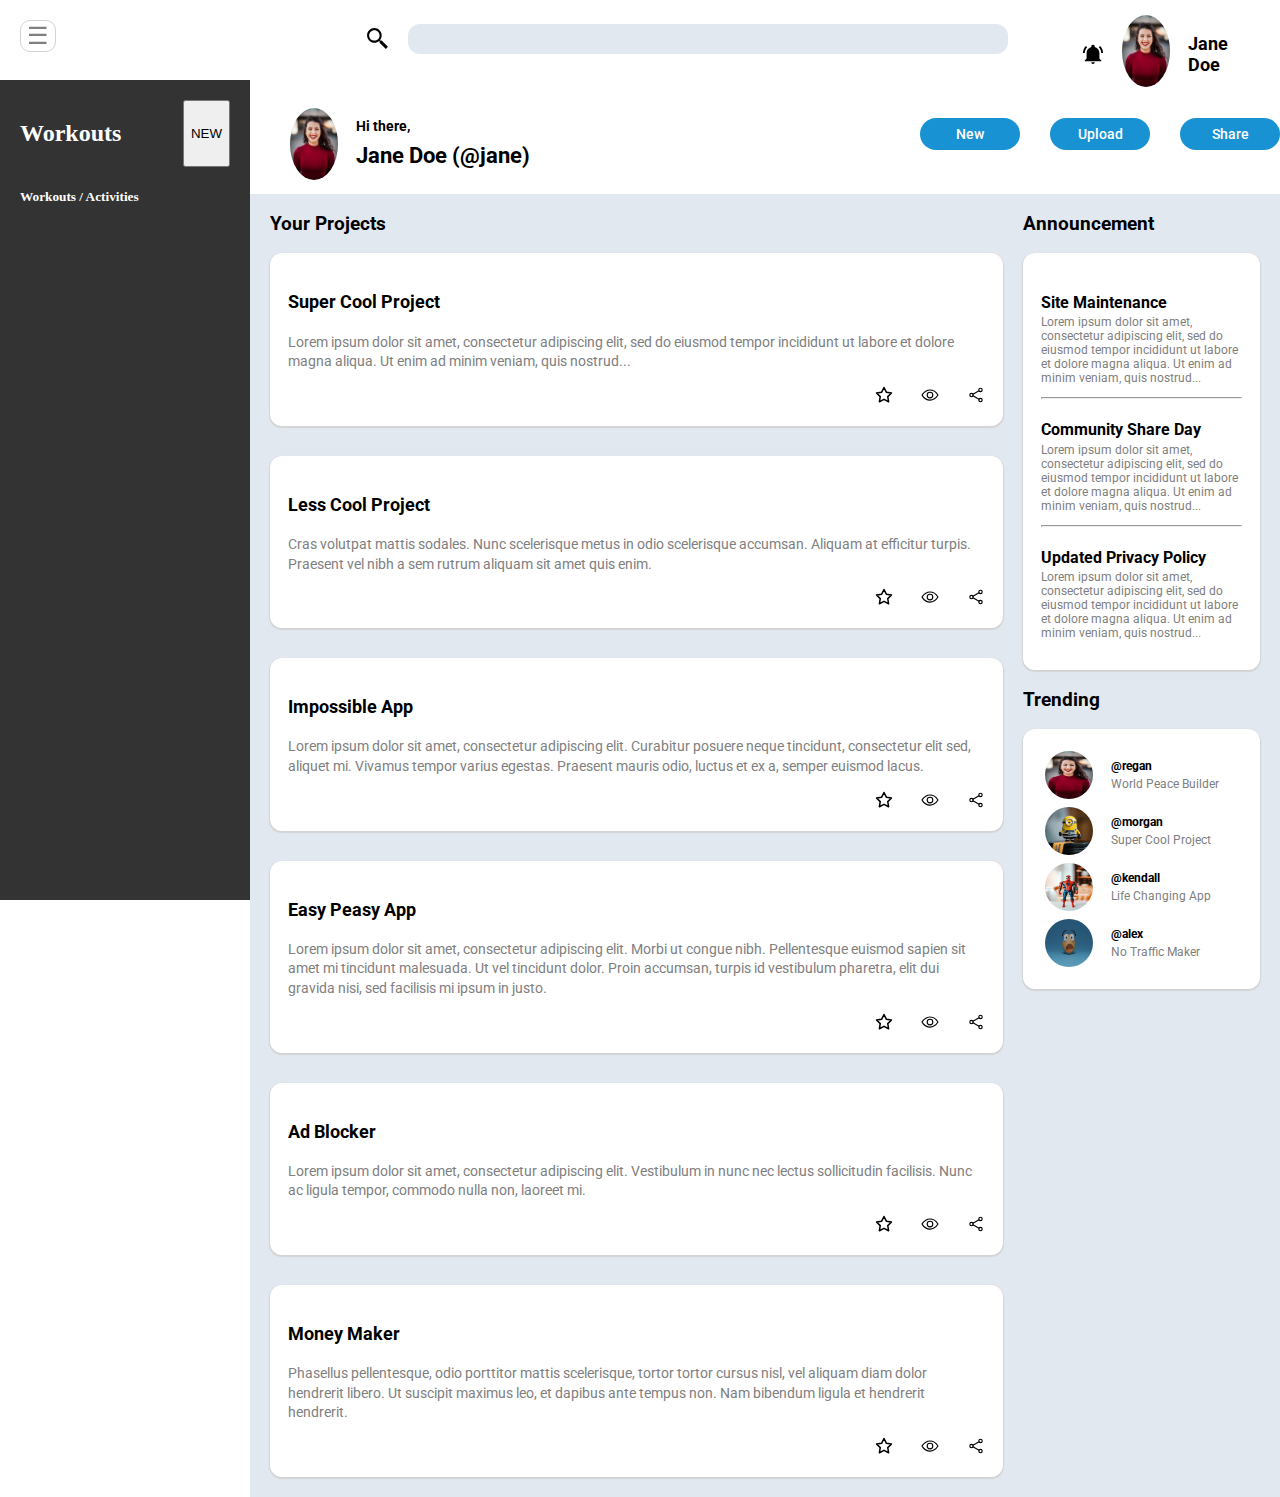
==== index.html @ 78978da0 "make framework for leftbar" ====
<!DOCTYPE html>
<html lang="en">
<head>
    <meta charset="UTF-8">
    <meta http-equiv="X-UA-Compatible" content="IE=edge">
    <meta name="viewport" content="width=device-width, initial-scale=1.0">
    <title>Admin Dashboard</title>
    <link rel="stylesheet" href="styles.css">
</head>

<body>
    <div class="container">
        <!-- Hamburger button -->
        <button class="hamburger" id="hamburgerButton">☰</button>

        <div class="leftbar">
            <div class="first-header">
                <h2> Workouts </h2>
                <button> NEW </button>
            </div>
            <div class="workouts-list">
                <h5>Workouts / Activities </h5>
            </div>
        </div>

        <div class="sidebar" id="sidebar">
            <button class="close" id="closeButton">✖</button>
            <div class="dashboard">
                <img src="images/dashboardlogo.svg" alt="" style="width: 48px">
                <div class="dashboard-separate">
                    <p>Dashboard</p>
                </div>
            </div>

            <div class="feature-one">
                <ul class="feature-one-gap">
                    <div class="feature-one-logo">
                        <img src="images/homelogo.svg" alt="" style="width: 20px">
                        <div class="feature-one-separate">
                            <li>Home</li>
                        </div>
                    </div>

                    <div class="feature-one-logo">
                        <img src="images/profilelogo.svg" alt="" style="width: 20px">
                        <div class="feature-one-separate">
                            <li>Profile</li>
                        </div>
                    </div>

                    <div class="feature-one-logo">
                        <img src="images/messagelogo.svg" alt="" style="width: 20px">
                        <div class="feature-one-separate">
                            <li>Messages</li>
                        </div>
                    </div>

                    <div class="feature-one-logo">
                        <img src="images/historylogo.svg" alt="" style="width: 20px">
                        <div class="feature-one-separate">
                            <li>History</li>
                        </div>
                    </div>

                    <div class="feature-one-logo">
                        <img src="images/tasklogo.svg" alt="" style="width: 20px">
                        <div class="feature-one-separate">
                            <li>Task</li>
                        </div>
                    </div>

                    <div class="feature-one-logo">
                        <img src="images/communitylogo.svg" alt="" style="width: 20px">
                        <div class="feature-one-separate">
                            <li>Communities</li>
                        </div>
                    </div>
                </ul>
            </div>

            <div class="feature-two">
                <ul>
                    <div class="feature-two-logo">
                        <img src="images/settingslogo.svg" alt="" style="width: 20px">
                        <div class="feature-two-separate">
                            <li>Settings</li>
                        </div>
                    </div>

                    <div class="feature-two-logo">
                        <img src="images/supportlogo.svg" alt="" style="width: 20px">
                        <div class="feature-two-separate">
                            <li>Support</li>
                        </div>
                    </div>

                    <div class="feature-two-logo">
                        <img src="images/privacylogo.svg" alt="" style="width: 20px">
                        <div class="feature-two-separate">
                            <li>Privacy</li>
                        </div>
                    </div>
                </ul>
            </div>
        </div>


        <div class="header-one">
            <div class="search-bar">
                <img src="images/searchlogo.svg" alt="" class="searchlogo" style="width: 25px; height: 25px; margin-top:2px;">
                <div class="search-container">
                    <input type="search" class="search">
                </div>
            </div>

            <div class="user">
                <div class="notification">
                    <img src="images/notificationlogo.svg" alt="" style="width: 22px; margin-top:28px;">
                </div>
                <div class="profilephoto">
                    <img src="images/profilephoto1.jpg" alt="" style="width: 48px; border-radius: 50%;">
                </div>
                <div class="username">
                    <p>Jane Doe</p>
                </div>
            </div>
        </div>

        <div class="header-two">
            <div class="welcome">
                <div class="logo">
                    <img src="images/profilephoto1.jpg" alt=""
                        style="width: 48px; border-radius: 50%; margin-bottom:10px;">
                </div>
                <div class="welcome-banner">
                    <p style="font-size: 14px;"> Hi there, </p>
                    <p class="username"> Jane Doe (@jane) </p>
                </div>
            </div>

            <div class="functionalities">
                <div class="buttons">
                    <button class="new">New</button>
                </div>
                <div class="buttons">
                    <button class="upload">Upload</button>
                </div>
                <div class="buttons">
                    <button class="share">Share</button>
                </div>
            </div>
        </div>

        <div class="main-content">
            <div class="article">
                <h3 class="project-header">Your Projects</h3>

                <div class="card-container">
                    <div class="card">
                        <p class="title">Super Cool Project</p>
                        <p>Lorem ipsum dolor sit amet, consectetur adipiscing elit, sed do eiusmod tempor incididunt
                            ut labore et dolore magna aliqua. Ut enim ad minim veniam, quis nostrud...</p>

                        <div class="card-features">
                            <div class="favourite">
                                <img src="images/favouritelogo.svg" alt="" style="width: 18px; height: 18px;">
                            </div>
                            <div class="view">
                                <img src="images/viewlogo.svg" alt="" style="width: 18px; height: 18px;">
                            </div>
                            <div class="share">
                                <img src="images/sharelogo.svg" alt="" style="width: 18px; height: 18px;">
                            </div>
                        </div>
                    </div>

                    <div class="card">
                        <p class="title">Less Cool Project</p>
                        <p>Cras volutpat mattis sodales. Nunc scelerisque metus in odio scelerisque accumsan.
                            Aliquam at
                            efficitur turpis. Praesent vel nibh a sem rutrum aliquam sit amet quis enim. </p>

                        <div class="card-features">
                            <div class="favourite">
                                <img src="images/favouritelogo.svg" alt="" style="width: 18px; height: 18px;">
                            </div>
                            <div class=" view">
                                <img src="images/viewlogo.svg" alt="" style="width: 18px; height: 18px;">
                            </div>
                            <div class="share">
                                <img src="images/sharelogo.svg" alt="" style="width: 18px; height: 18px;">
                            </div>
                        </div>
                    </div>

                    <div class="card">
                        <p class="title">Impossible App</p>
                        <p>Lorem ipsum dolor sit amet, consectetur adipiscing elit. Curabitur posuere neque tincidunt,
                            consectetur elit sed, aliquet mi. Vivamus tempor varius egestas. Praesent mauris odio,
                            luctus et ex a, semper euismod lacus.</p>

                        <div class="card-features">
                            <div class="favourite">
                                <img src="images/favouritelogo.svg" alt="" style="width: 18px; height: 18px;">
                            </div>
                            <div class=" view">
                                <img src="images/viewlogo.svg" alt="" style="width: 18px; height: 18px;">
                            </div>
                            <div class="share">
                                <img src="images/sharelogo.svg" alt="" style="width: 18px; height: 18px;">
                            </div>
                        </div>
                    </div>

                    <div class="card">
                        <p class="title">Easy Peasy App</p>
                        <p>Lorem ipsum dolor sit amet, consectetur adipiscing elit. Morbi ut congue nibh.
                            Pellentesque
                            euismod sapien sit amet mi tincidunt malesuada. Ut vel tincidunt dolor. Proin accumsan,
                            turpis id vestibulum pharetra, elit dui gravida nisi, sed facilisis mi ipsum in justo.
                        </p>

                        <div class="card-features">
                            <div class="favourite">
                                <img src="images/favouritelogo.svg" alt="" style="width: 18px; height: 18px;">
                            </div>
                            <div class=" view">
                                <img src="images/viewlogo.svg" alt="" style="width: 18px; height: 18px;">
                            </div>
                            <div class="share">
                                <img src="images/sharelogo.svg" alt="" style="width: 18px; height: 18px;">
                            </div>
                        </div>
                    </div>

                    <div class="card">
                        <p class="title">Ad Blocker</p>
                        <p>Lorem ipsum dolor sit amet, consectetur adipiscing elit. Vestibulum in nunc nec lectus
                            sollicitudin facilisis. Nunc ac ligula tempor, commodo nulla non, laoreet mi.
                        </p>

                        <div class="card-features">
                            <div class="favourite">
                                <img src="images/favouritelogo.svg" alt="" style="width: 18px; height: 18px;">
                            </div>
                            <div class=" view">
                                <img src="images/viewlogo.svg" alt="" style="width: 18px; height: 18px;">
                            </div>
                            <div class="share">
                                <img src="images/sharelogo.svg" alt="" style="width: 18px; height: 18px;">
                            </div>
                        </div>
                    </div>

                    <div class="card">
                        <p class="title">Money Maker</p>
                        <p>Phasellus pellentesque, odio porttitor mattis scelerisque, tortor tortor cursus nisl, vel
                            aliquam diam dolor hendrerit libero. Ut suscipit maximus leo, et dapibus ante tempus non.
                            Nam bibendum ligula et hendrerit hendrerit. </p>

                        <div class="card-features">
                            <div class="favourite">
                                <img src="images/favouritelogo.svg" alt="" style="width: 18px; height: 18px;">
                            </div>
                            <div class=" view">
                                <img src="images/viewlogo.svg" alt="" style="width: 18px; height: 18px;">
                            </div>
                            <div class="share">
                                <img src="images/sharelogo.svg" alt="" style="width: 18px; height: 18px;">
                            </div>
                        </div>
                    </div>
                </div>
            </div>

            <div class="right-container">
                <div class="announcements">
                    <h3 class="announcement-header"> Announcement</h3>

                    <div class="announcement">
                        <h4 class="announcement-title">Site Maintenance</h4>
                        <p>Lorem ipsum dolor sit amet, consectetur adipiscing elit, sed do eiusmod tempor incididunt
                            ut
                            labore et dolore magna aliqua. Ut enim ad minim veniam, quis nostrud...</p>
                        <hr>

                        <h4 class="announcement-title">Community Share Day</h4>
                        <p>Lorem ipsum dolor sit amet, consectetur adipiscing elit, sed do eiusmod tempor incididunt
                            ut
                            labore et dolore magna aliqua. Ut enim ad minim veniam, quis nostrud...</p>
                        <hr>

                        <h4 class="announcement-title">Updated Privacy Policy</h4>
                        <p>Lorem ipsum dolor sit amet, consectetur adipiscing elit, sed do eiusmod tempor incididunt
                            ut
                            labore et dolore magna aliqua. Ut enim ad minim veniam, quis nostrud...</p>
                    </div>
                </div>

                <div class="trending-container">
                    <h3 class="trending-header">Trending</h3>
                    <div class="trending">
                        <div class="trending-title">
                            <div class="profilephoto">
                                <img src="images/profilephoto1.jpg" alt="#"
                                    style="width: 48px; height: 48px; border-radius: 50%;">
                            </div>
                            <div class="users">
                                <p class="bold"><strong>@regan</strong></p>
                                <p>World Peace Builder</p>
                            </div>
                        </div>

                        <div class="trending-title">
                            <div class="profilephoto">
                                <img src="images/profilephoto3.jpg" alt="#"
                                    style="width: 48px; height: 48px; border-radius: 50%;">
                            </div>
                            <div class="users">
                                <p class="bold"><strong>@morgan</strong></p>
                                <p>Super Cool Project</p>
                            </div>
                        </div>

                        <div class="trending-title">
                            <div class="profilephoto">
                                <img src="images/profilephoto4.jpg" alt="#"
                                    style="width: 48px; height: 48px; border-radius: 50%;">
                            </div>
                            <div class="users">
                                <p class="bold"><strong>@kendall</strong></p>
                                <p>Life Changing App</p>
                            </div>
                        </div>

                        <div class="trending-title">
                            <div class="profilephoto">
                                <img src="images/profilephoto5.jpg" alt="#"
                                    style="width: 48px; height: 48px; border-radius: 50%;">
                            </div>
                            <div class="users">
                                <p class="bold"><strong>@alex</strong></p>
                                <p>No Traffic Maker</p>
                            </div>
                        </div>
                    </div>
                </div>
            </div>
        </div>

    </div>
    </div>
    </div>
    <script src="script.js"></script>
</body>
</html>
---- styles.css ----
@import url('https://fonts.googleapis.com/css2?family=Roboto:wght@100;300;400;500;700&display=swap');

html,
body {
    margin: 0;
}

.container {
    display: grid;
    grid-template-columns: 250px auto; /* Sidebar fixed, main content flexible */
    grid-template-rows: auto; /* Adjust height dynamically */
    height: 100vh; /* Full height of the viewport */
}

/* Style leftbar */
.leftbar {
  position: fixed; /* Position relative to the nearest positioned ancestor */
  top: 80px; /* Adjust this to match the bottom of header-two */
  left: 0;
  bottom: 0;
  width: 250px;
  background-color: #333;
  color: white;
  overflow-y: auto;
  z-index: 5;
}

.first-header{
    display: flex;
    justify-content: space-between;
    margin: 20px;
}

.workouts-list {
    margin: 20px;
}

.hamburger {
    position: fixed; /* Fixed to the viewport */
    top: 20px; /* Adjust vertical spacing */
    left: 20px; /* Adjust horizontal spacing */
    z-index: 10; /* Above the sidebar */
    background: none;
    border: lightgray 1px solid;
    font-size: 24px;
    cursor: pointer;
    border-radius: 10px;
    color: gray;
}

.hidden {
    display: none;
}

.sidebar {
    height: 100%; 
    width: 250px; 
    background-color: #1992d4;
    color: white;
    position: fixed; 
    top: 0; 
    left: 0; 
    z-index: 5; 
    transform: translateX(-100%); 
    transition: transform 0.3s ease;
}

.sidebar.open {
    transform: translateX(0); /* Slide into view */
}

/* Close button inside the sidebar */
.close {
    background: none;
    border: none;
    color: white;
    font-size: 20px;
    cursor: pointer;
    position: absolute;
    top: 10px;
    right: 10px;
}

/* Styling a dashboard  */
.dashboard {
    display: inline-flex;
    align-items: center;
    grid-row: 1/2;
    margin: 0px 0px 0px 10px;
    padding: 0px 16px 16px 10px;
    gap: 12px;
    font-family: Roboto;
    font-size: 24px;
    font-weight: 500;
}

.feature-one .feature-one-logo {
    gap: 20px;
    padding: 10px 10px 10px 0px;
}

.feature-two .feature-two-logo {
    gap: 20px;
    padding: 10px 10px 10px 0px;
}

.feature-one-logo {
    display: flex;
    align-items: center;
}

.feature-two-logo {
    display: flex;
    align-items: center;
}

.feature-one .feature-one-logo {
    margin: 10px 10px 10px -5px;
}

.feature-two .feature-two-logo {
    margin: 10px 10px 10px -5px;
}

ul li {
    list-style: none;
}

/* Font type and size in feature-one sidebar */
.sidebar .feature-one {
    grid-row: 2/3;
    font-size: 18px;
    font-family: Roboto;
    font-weight: 500;
}

/* Change image color to white */
.sidebar img {
    filter: invert(100%);
}

/* Font type and size in feature-two sidebar */
.sidebar .feature-two {
    grid-row: 3/4;
    font-size: 18px;
    font-family: Roboto;
    font-weight: 500;
}

/* Header one */
.header-one {
    display: grid;
    justify-items: center;
    align-items: center;
    grid-column: 2/3;
    grid-template-columns: 4fr 1fr;
    background-color: #ffffff;
    margin: 15px 0px 15px 40px;
}

/* Header one search part*/
.search-bar {
    display: flex;
    grid-column: 1/2;
    gap: 18px;
    margin-bottom: 30px;
}

.search-bar .search {
    background-color: #e2e8f0;
    border: 0px solid gray;
    border-radius: 12px;
    width: 80%;
    max-width: 900px; 
    min-width: 600px;
    height: 30px;
    font-size: 18px;
}

/* Header one user part */
.header-one .user {
    display: flex;
    flex-direction: row;
    justify-content: end;
    grid-column: 2/3;
    margin-right: 30px;
    gap: 18px;
}

.header-one .username {
    font-family: Roboto;
    font-weight: 700;
    font-size: 18px;
}

/* Header two */
.header-two {
    display: grid;
    grid-template-columns: 2fr 1fr;
    grid-column: 2/3;
    background-color: #ffffff;
}

.header-two .welcome {
    display: flex;
    flex-direction: row;
    grid-column: 1/2;
    margin-left: 40px;
    font-family: Roboto;
    font-weight: 700;
    gap: 18px;
}

.welcome .welcome-banner {
    font-size: 22px;
    line-height: 8px;
}

/* Header two functionalities */
.functionalities {
    display: flex;
    justify-content: center;
    flex-direction: row;
    grid-column: 2/3;
    text-align: center;
    gap: 30px;
    margin-top: 10px;
}

.functionalities button {
    background-color: #1992d4;
    border: none;
    color: white;
    border-radius: 28px;
    padding: 8px 26px;
    width: 100px;
    text-align: center;
    text-decoration: none;
    font-family: Roboto;
    font-weight: 500;
    font-size: 14px;
    margin: auto;
}

/* Card project  */
.main-content {
    display: grid;
    grid-column: 2/3;
    grid-row: 3/4;
    padding-bottom: 20px;
    background-color: #e2e8f0;
    grid-auto-flow: column;
    grid-template-columns: 3fr 1fr;
    font-family: Roboto;
}

/* Article part */
.article {
    grid-column: 1/2;
    margin: 0px 20px 0px 20px;
}

.card-container {
    display: grid;
    grid-template-columns: repeat(auto-fit, minmax(400px, 1fr));
    grid-template-rows: repeat(auto-fit, minmax(20px, 1fr));
    gap: 30px;
}

.card {
    background-color: #ffffff;
    padding: 18px;
    border-radius: 12px;
    box-shadow: 0px 1px 1px 1px lightgray;
}

.card .title {
    color: black;
    font-size: 18px;
    font-weight: 700;
}

.card p {
    color: gray;
    font-size: 14px;
    line-height: 1.4;
}

.card .card-features {
    display: flex;
    flex-direction: row;
    justify-content: flex-end;
    gap: 28px;
}

/* Article part finish */

/* Finish article part */
.right-container {
    display: flex;
    flex-direction: column;
    grid-column: 2/3;
}

/* Announcement part */
.announcements {
    display: grid;
    align-content: flex-start;
    grid-column: 2/3;
    grid-row: 1/2;
    margin-right: 20px;
}

.announcement {
    border: 0px solid gray;
    border-radius: 12px;
    background-color: #ffffff;
    box-shadow: 0px 1px 1px 1px lightgray;
    padding: 18px;
    color: gray;
}

.announcement p {
    font-size: 8px;
    margin-top: -18px;
}

.announcement-title {
    color: black;
}

.announcement p {
    font-size: 12px;
}

/* Finish announcement part */

/* Trending part */
.trending-container {
    grid-column: 2/3;
    grid-row: 2/3;
    margin-right: 20px;
}

.trending {
    border: 0px solid gray;
    border-radius: 12px;
    background-color: #ffffff;
    box-shadow: 0px 1px 1px 1px lightgray;
    padding: 14px;
    line-height: 1.4;
    font-family: Roboto;
}


.trending .trending-title {
    display: flex;
    flex-direction: row;
    align-items: center;
    gap: 18px;
    line-height: 0.5;
    margin: 8px;
}


.users {
    display: inline-block;
    color: black;
}

.users p {
    color: gray;
    font-size: 12px;
}

.users .bold {
    color: black;
}

/* Finish Trending part */

/* Responsive Adjustments */
@media (max-width: 1024px) {
    .container {
        grid-template-columns: 1fr 4fr;
    }

    .header-one, .header-two {
        margin: 10px;
    }

    .search-bar .search {
        font-size: 14px;
        height: 25px;
    }

    .functionalities button {
        padding: 5px 15px;
        width: auto;
    }

    .card-container {
        gap: 15px;
    }
}

@media (max-width: 768px) {
    .container {
        grid-template-columns: 1fr;
        grid-template-rows: auto;
    }

    .sidebar {
        grid-column: 1/2;
        grid-row: 1/2;
        display: flex;
        flex-direction: row;
        justify-content: space-between;
    }

    .header-one, .header-two, .main-content {
        grid-column: 1/2;
    }

    .header-one {
        grid-template-columns: 3fr 1fr;
    }

    .search-bar .search {
        font-size: 12px;
        width: 100%;
    }

    .card-container {
        grid-template-columns: repeat(auto-fit, minmax(150px, 1fr));
    }
}

@media (max-width: 480px) {
    .header-one, .header-two {
        grid-template-columns: 1fr;
    }

    .search-bar {
        flex-direction: column;
        gap: 10px;
    }

    .functionalities button {
        padding: 4px;
        font-size: 12px;
    }

    .card {
        padding: 10px;
        font-size: 12px;
    }

    .sidebar {
        flex-direction: column;
        align-items: center;
        grid-template-rows: auto;
    }
}
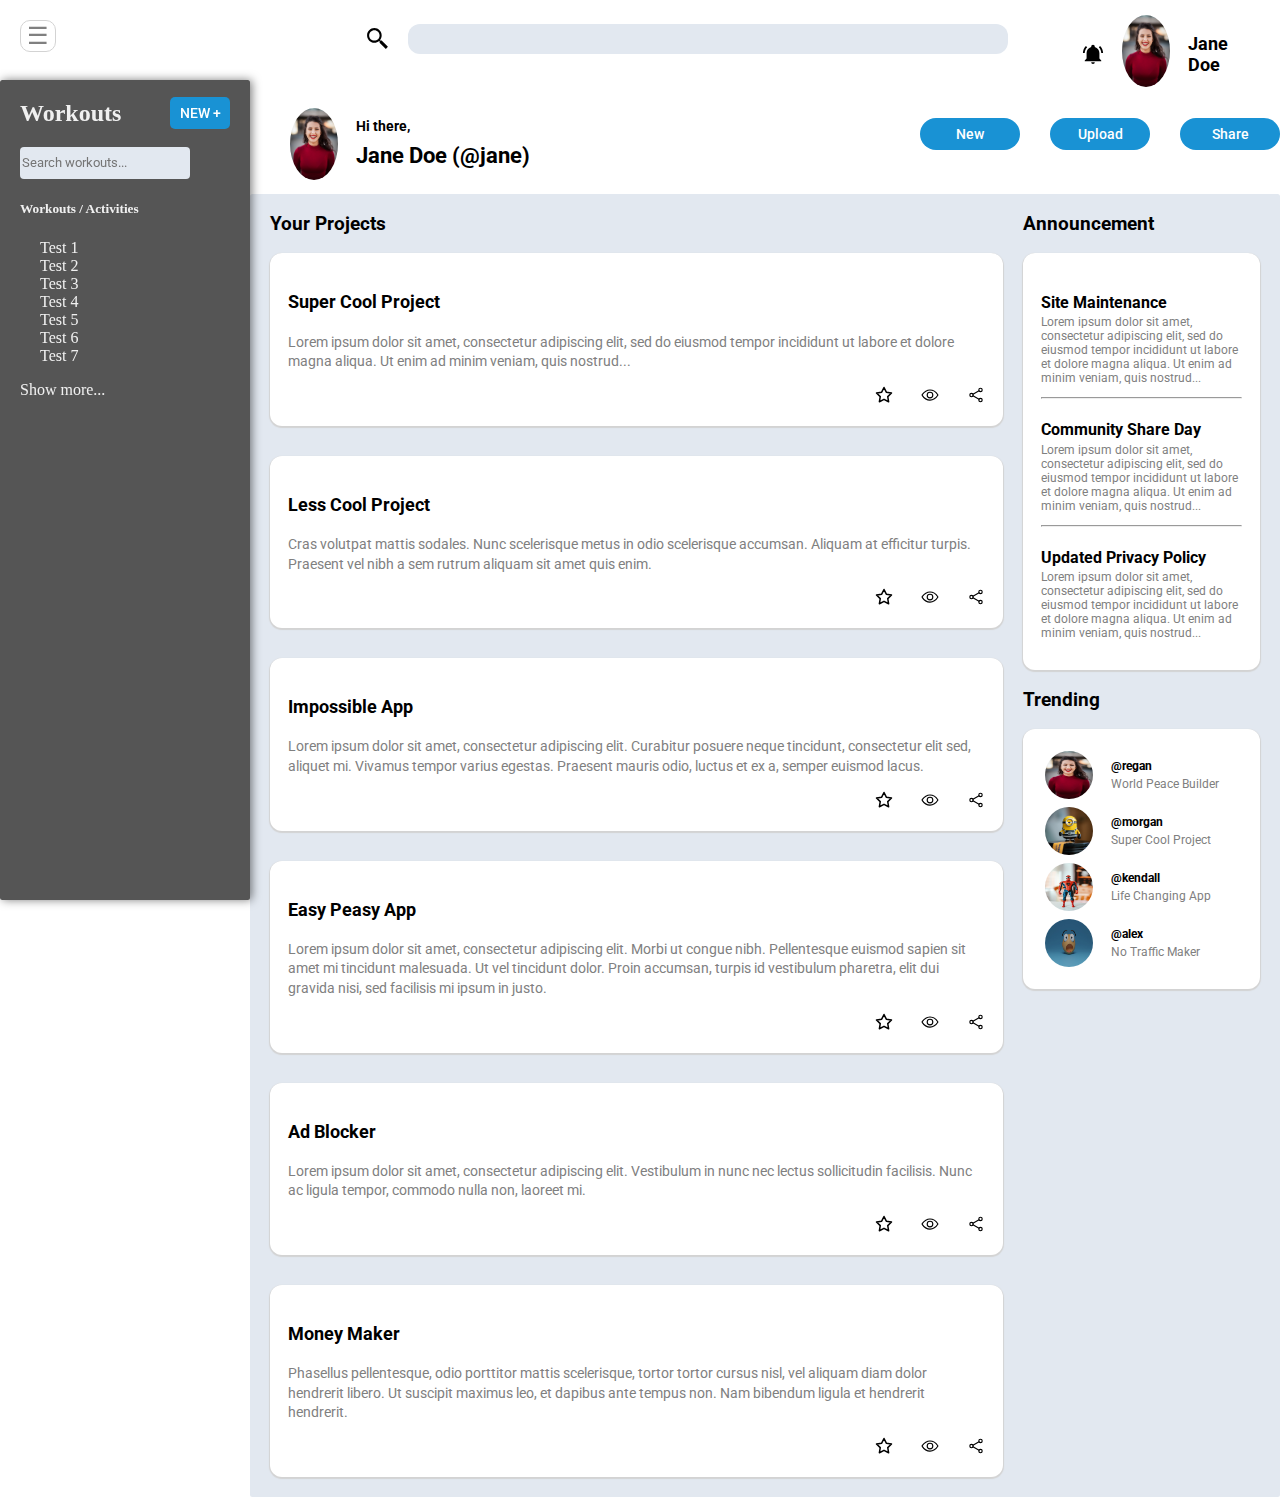
==== commit ae1f9318: "update leftbar ui" ====
--- a/index.html
+++ b/index.html
@@ -16,10 +16,25 @@
         <div class="leftbar">
             <div class="first-header">
                 <h2> Workouts </h2>
-                <button> NEW </button>
-            </div>
-            <div class="workouts-list">
-                <h5>Workouts / Activities </h5>
+                <button class="new"> NEW + </button>
+            </div>
+            <div class="search-workout-bar">
+                <div class="search-workout-container">
+                    <input type="search-workout" class="search-workout" placeholder="Search workouts...">
+                </div>
+            </div>
+            <h5 style="margin-left: 20px;">Workouts / Activities </h5>
+            <div class="list-workouts">
+                <ul>
+                    <li> Test 1 </li>
+                    <li> Test 2 </li>
+                    <li> Test 3 </li>
+                    <li> Test 4 </li>
+                    <li> Test 5 </li>
+                    <li> Test 6 </li>
+                    <li> Test 7 </li>
+                </ul>
+                <p style="margin-left: 20px;">Show more...</p>
             </div>
         </div>
 
--- a/styles.css
+++ b/styles.css
@@ -3,6 +3,7 @@
 html,
 body {
     margin: 0;
+    font-family: 16px 'Roboto', sans-serif; /* Use font-family instead of font */
 }
 
 .container {
@@ -19,20 +20,63 @@
   left: 0;
   bottom: 0;
   width: 250px;
-  background-color: #333;
-  color: white;
+  background-color: #555;
+  color: #f0f0f0;
   overflow-y: auto;
   z-index: 5;
+  border-radius: 2.5px;
+  box-shadow: 2px 0px 10px rgba(0, 0, 0, 0.5);
 }
 
 .first-header{
     display: flex;
     justify-content: space-between;
-    margin: 20px;
+    margin: 0px 20px;
+}
+
+.first-header button { 
+    background-color: #1992d4;
+    border: none;
+    color: white;
+    border-radius: 5px;
+    padding: 8px 8px;
+    width: 60px;
+    text-align: center;
+    text-decoration: none;
+    font-family: Roboto;
+    font-weight: 500;
+    font-size: 14px;
+    margin: auto 0px;
+}
+
+.first-header button:hover { 
+    transform: scale(1.03); /* Slight zoom on hover */
+}
+
+.search-workout-bar {
+    display:flex;
+    flex-direction: row;
+    margin: 0px 0 0 20px;
+}
+
+.search-workout-bar .search-workout {
+    background-color: #e2e8f0;
+    border: 0px solid gray;
+    border-radius: 4px;
+    max-width: 180px; 
+    min-width: 40px;
+    height: 30px;
+    font-size: 13px;
+    font-family: Roboto;
 }
 
 .workouts-list {
     margin: 20px;
+}
+
+.list-workouts{
+    list-style: none;
+    margin: 0px;
 }
 
 .hamburger {
@@ -252,6 +296,7 @@
     grid-auto-flow: column;
     grid-template-columns: 3fr 1fr;
     font-family: Roboto;
+    border-radius: 2.5px;
 }
 
 /* Article part */
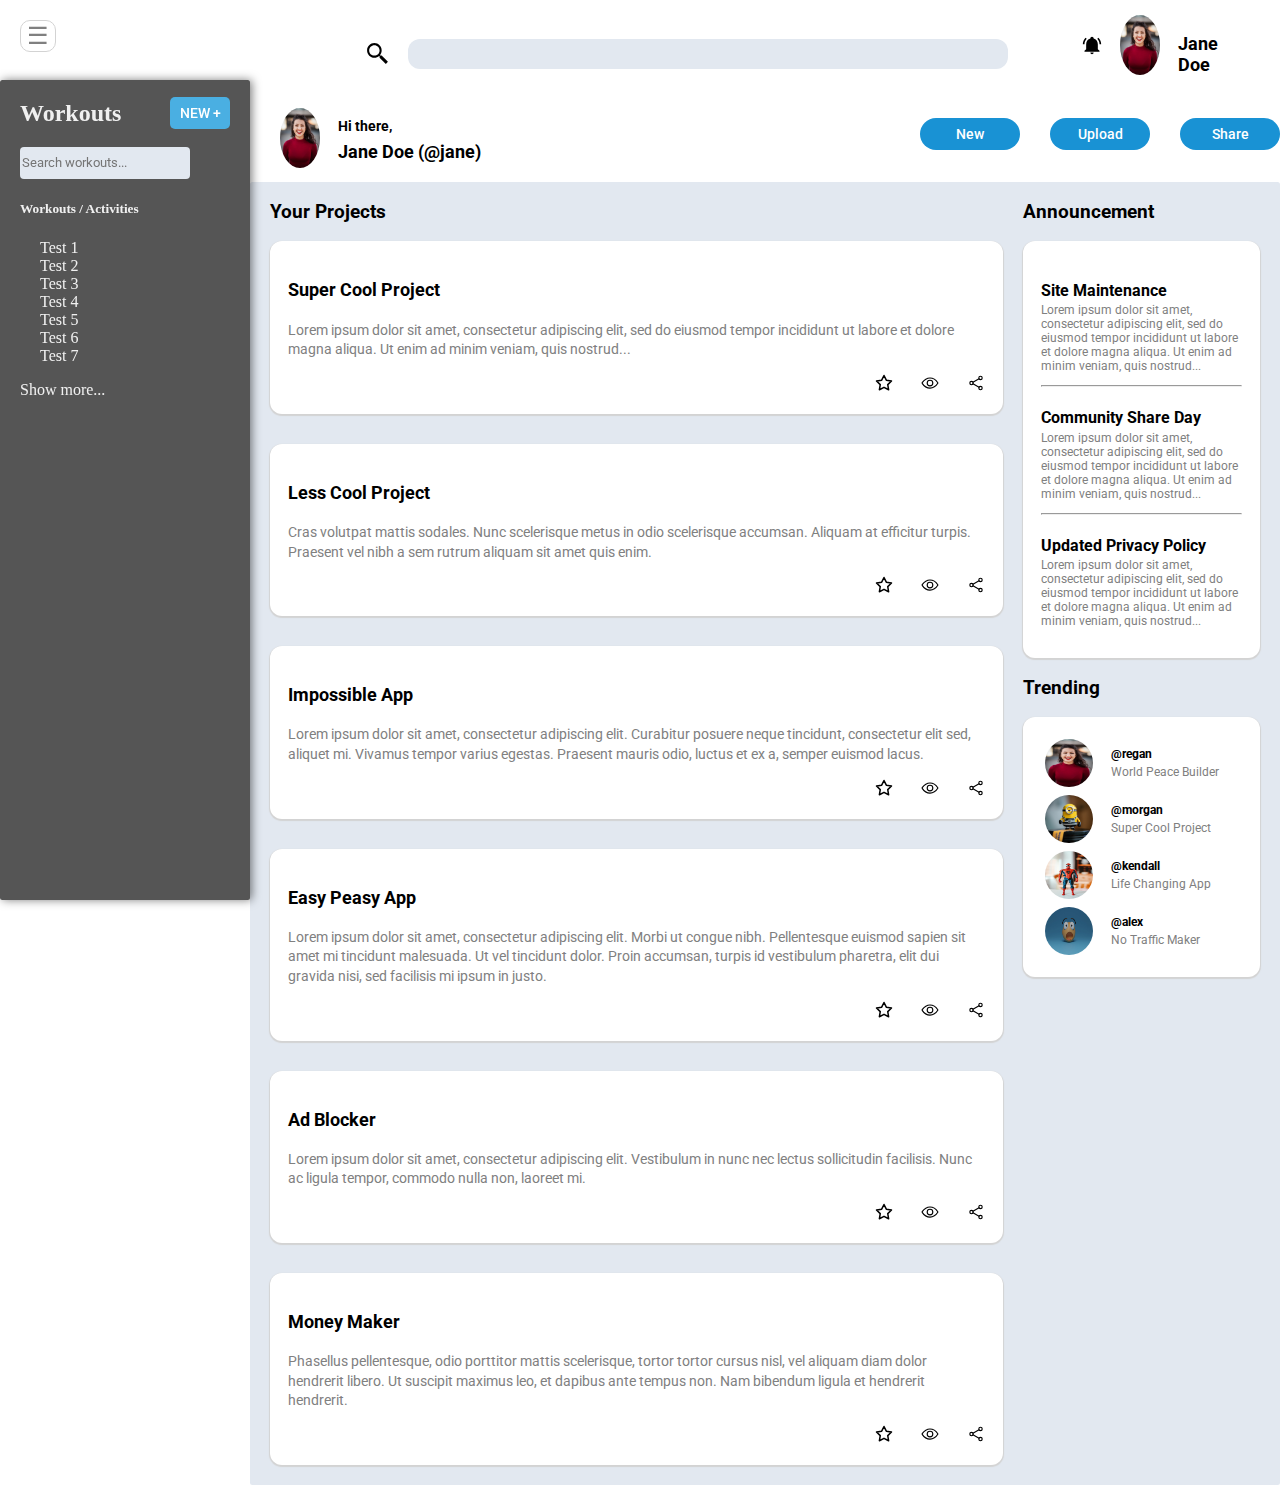
==== commit c054ee9d: "update header-one ui" ====
--- a/index.html
+++ b/index.html
@@ -130,10 +130,10 @@
 
             <div class="user">
                 <div class="notification">
-                    <img src="images/notificationlogo.svg" alt="" style="width: 22px; margin-top:28px;">
+                    <img src="images/notificationlogo.svg" alt="" style="width: 20px; margin-top:20px;">
                 </div>
                 <div class="profilephoto">
-                    <img src="images/profilephoto1.jpg" alt="" style="width: 48px; border-radius: 50%;">
+                    <img src="images/profilephoto1.jpg" alt="" style="width: 40px; border-radius: 50%;">
                 </div>
                 <div class="username">
                     <p>Jane Doe</p>
@@ -145,7 +145,7 @@
             <div class="welcome">
                 <div class="logo">
                     <img src="images/profilephoto1.jpg" alt=""
-                        style="width: 48px; border-radius: 50%; margin-bottom:10px;">
+                        style="width: 40px; border-radius: 50%; margin-bottom:10px;">
                 </div>
                 <div class="welcome-banner">
                     <p style="font-size: 14px;"> Hi there, </p>
--- a/styles.css
+++ b/styles.css
@@ -35,7 +35,7 @@
 }
 
 .first-header button { 
-    background-color: #1992d4;
+    background-color: #4AAFE2; /* A lighter shade of #1992d4 */
     border: none;
     color: white;
     border-radius: 5px;
@@ -207,7 +207,6 @@
     display: flex;
     grid-column: 1/2;
     gap: 18px;
-    margin-bottom: 30px;
 }
 
 .search-bar .search {
@@ -249,14 +248,14 @@
     display: flex;
     flex-direction: row;
     grid-column: 1/2;
-    margin-left: 40px;
+    margin-left: 30px;
     font-family: Roboto;
     font-weight: 700;
     gap: 18px;
 }
 
 .welcome .welcome-banner {
-    font-size: 22px;
+    font-size: 18px;
     line-height: 8px;
 }
 
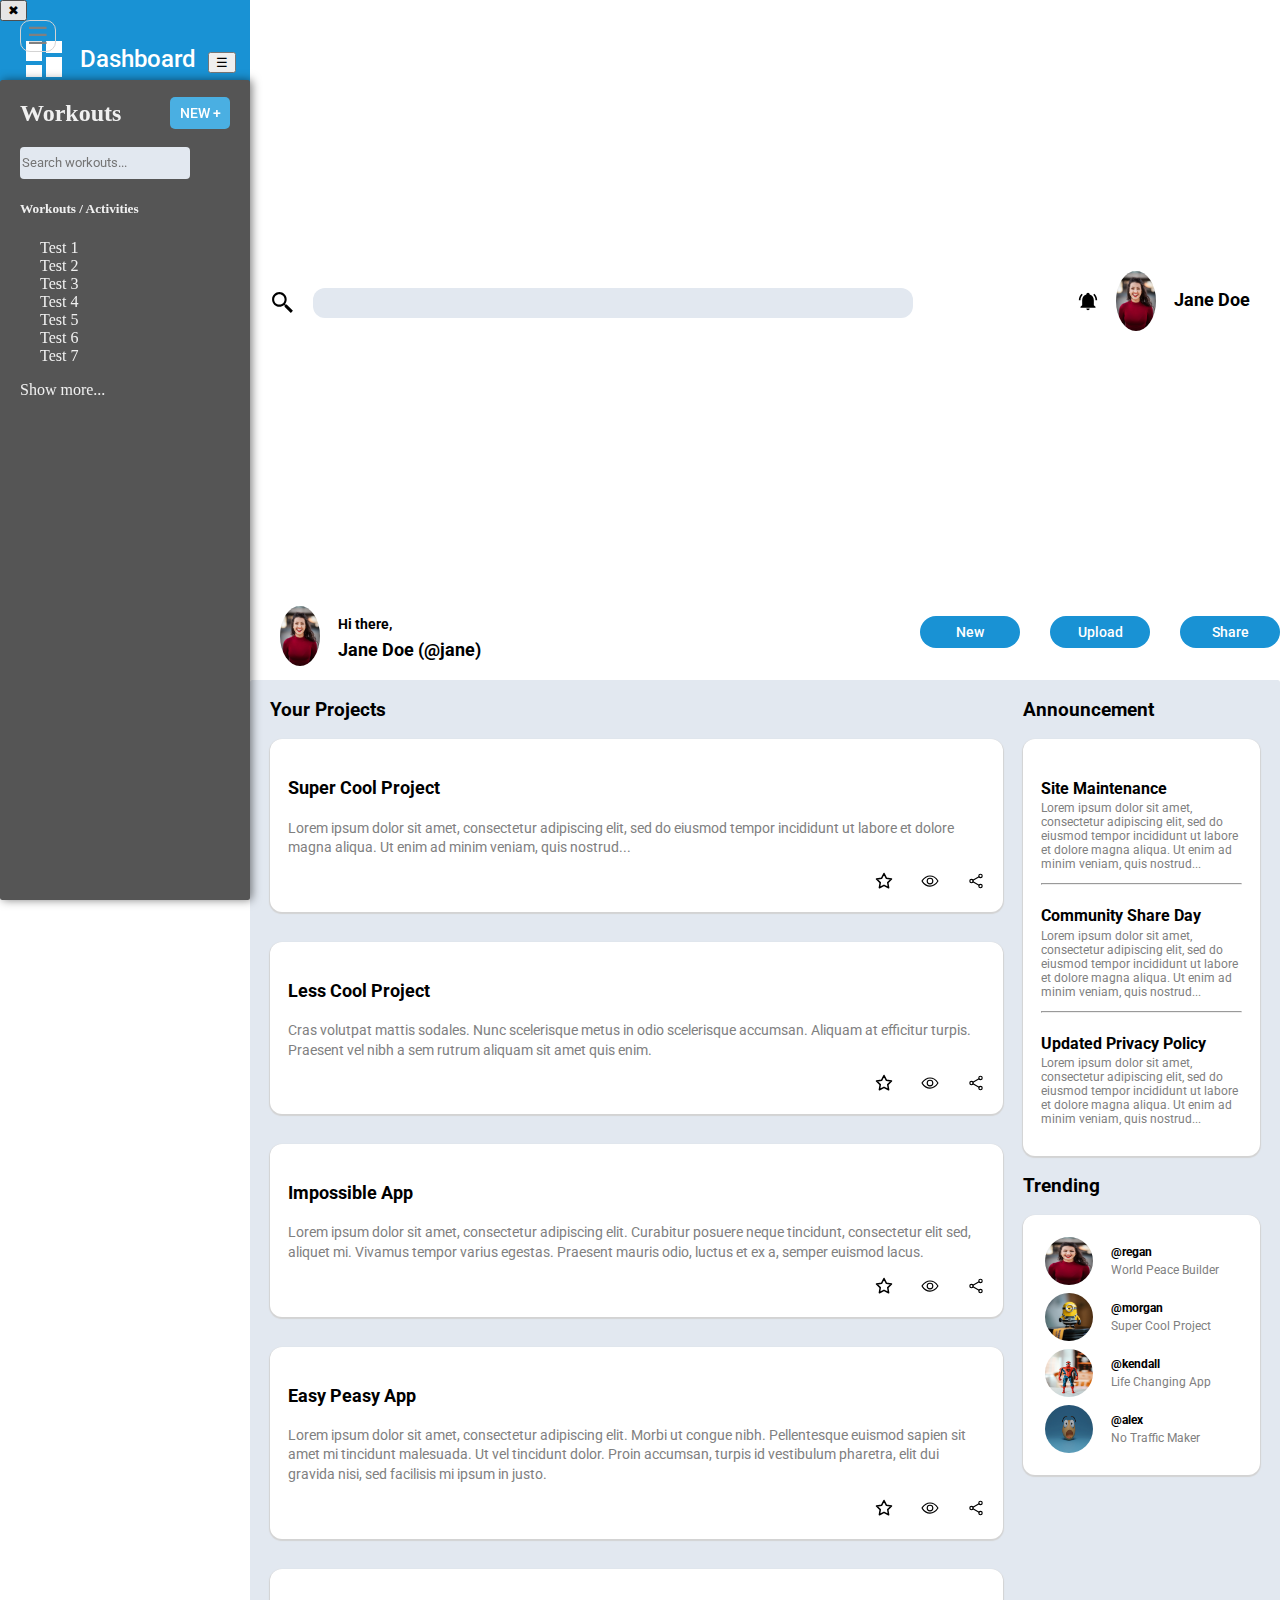
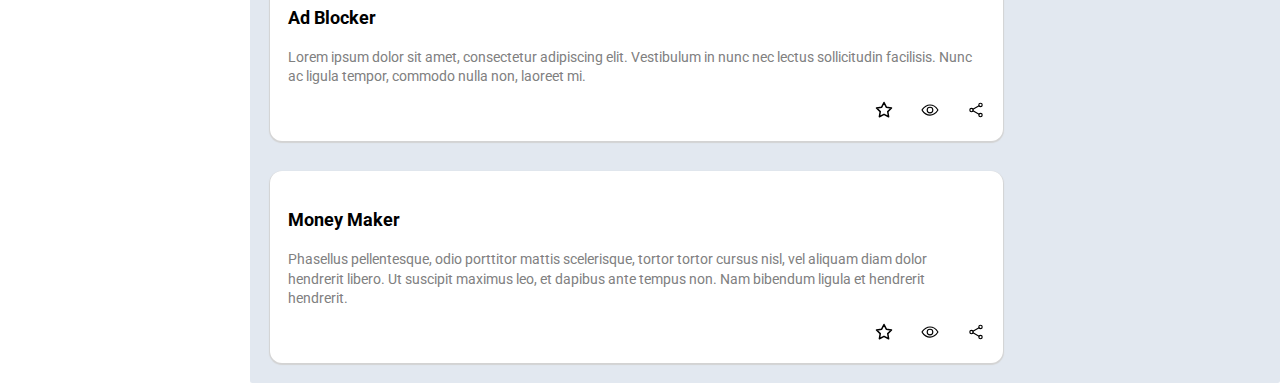
==== commit 2fe12a50: "Merge branch 'detached-work'" ====
--- a/index.html
+++ b/index.html
@@ -45,7 +45,13 @@
                 <div class="dashboard-separate">
                     <p>Dashboard</p>
                 </div>
-            </div>
+                <div>
+                    <button class="sidebar-toggle" id="sidebarToggle">
+                        &#9776; <!-- Hamburger icon (3 lines) -->
+                    </button>
+                </div>
+            </div>
+            
 
             <div class="feature-one">
                 <ul class="feature-one-gap">
@@ -366,6 +372,5 @@
     </div>
     </div>
     </div>
-    <script src="script.js"></script>
 </body>
 </html>--- a/styles.css
+++ b/styles.css
@@ -101,29 +101,8 @@
     width: 250px; 
     background-color: #1992d4;
     color: white;
-    position: fixed; 
-    top: 0; 
-    left: 0; 
-    z-index: 5; 
-    transform: translateX(-100%); 
-    transition: transform 0.3s ease;
-}
-
-.sidebar.open {
-    transform: translateX(0); /* Slide into view */
-}
-
-/* Close button inside the sidebar */
-.close {
-    background: none;
-    border: none;
-    color: white;
-    font-size: 20px;
-    cursor: pointer;
-    position: absolute;
-    top: 10px;
-    right: 10px;
-}
+}
+
 
 /* Styling a dashboard  */
 .dashboard {
@@ -194,12 +173,12 @@
 /* Header one */
 .header-one {
     display: grid;
-    justify-items: center;
+    justify-items: flex-start;
     align-items: center;
     grid-column: 2/3;
     grid-template-columns: 4fr 1fr;
     background-color: #ffffff;
-    margin: 15px 0px 15px 40px;
+    margin: 15px 0px 15px 20px;
 }
 
 /* Header one search part*/
@@ -219,6 +198,7 @@
     height: 30px;
     font-size: 18px;
 }
+
 
 /* Header one user part */
 .header-one .user {
@@ -288,12 +268,13 @@
 /* Card project  */
 .main-content {
     display: grid;
-    grid-column: 2/3;
-    grid-row: 3/4;
+    grid-column: 2 / 3; /* Starts from column 2 and spans the rest */
+    grid-row: 3 / 4;
     padding-bottom: 20px;
     background-color: #e2e8f0;
     grid-auto-flow: column;
     grid-template-columns: 3fr 1fr;
+    transition: margin-left 0.3s ease;
     font-family: Roboto;
     border-radius: 2.5px;
 }
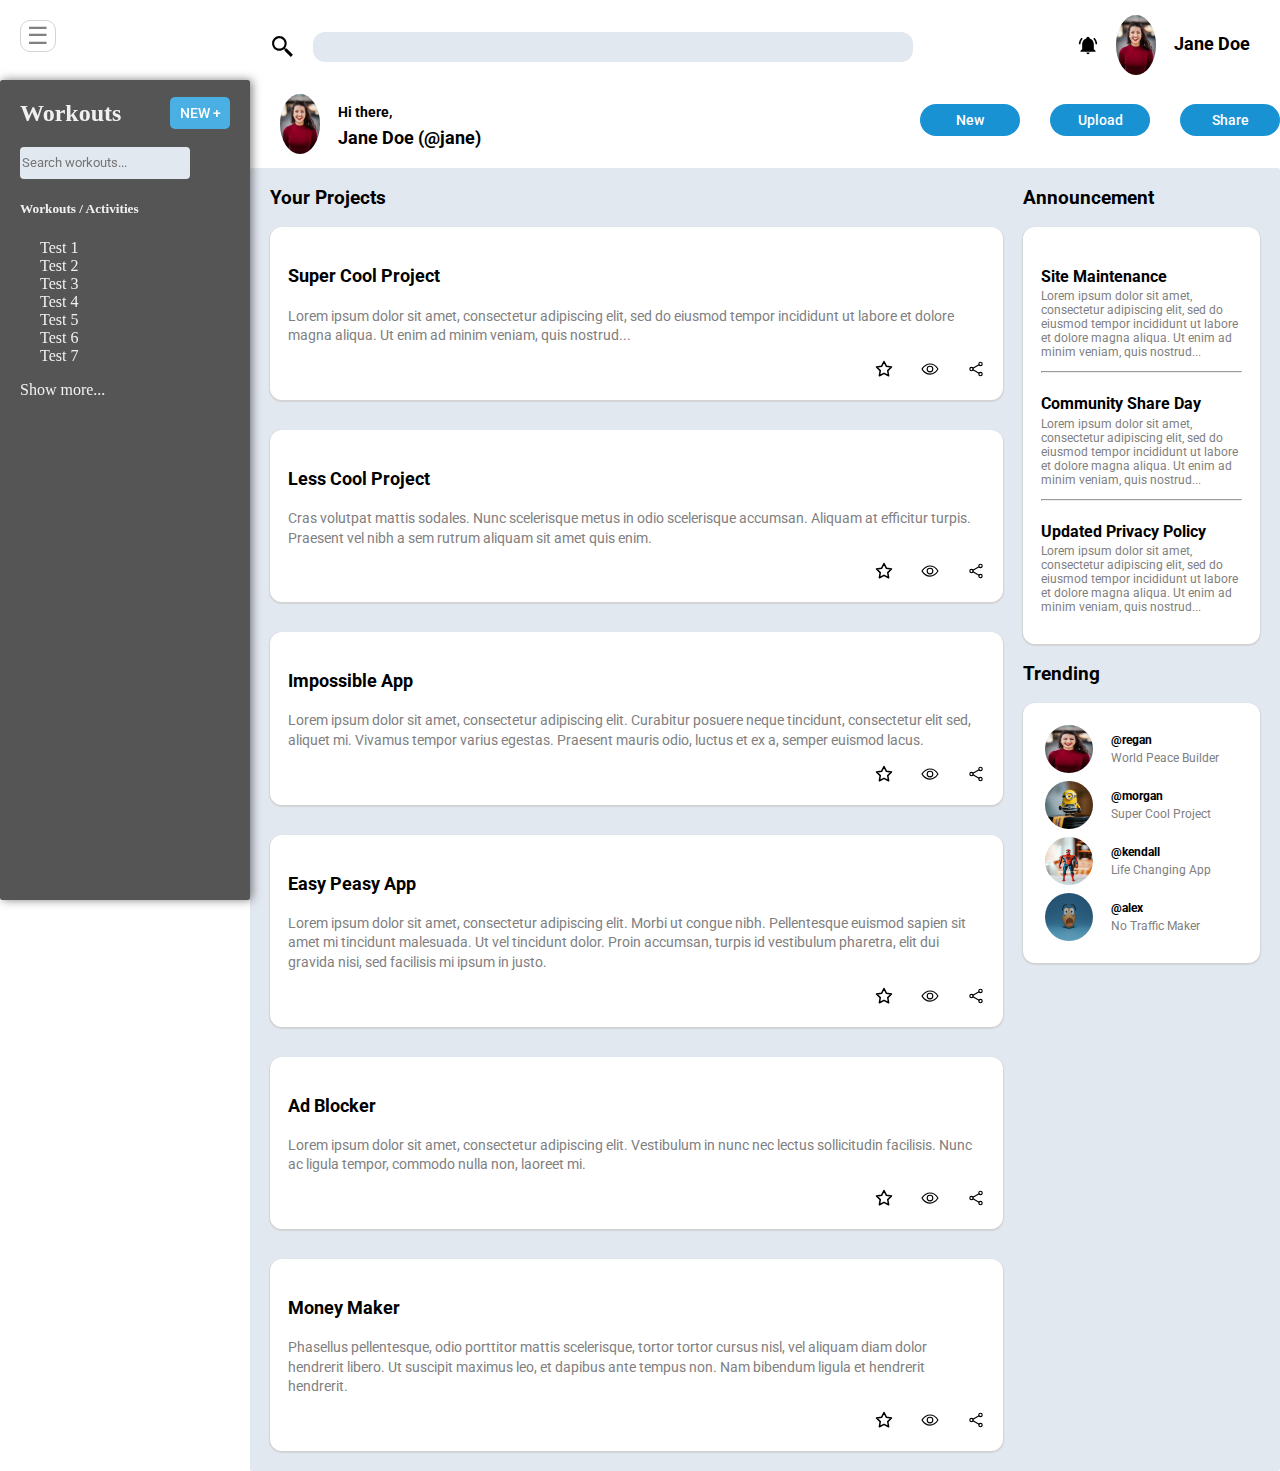
==== commit 2762ad6d: "update hamburger button position" ====
--- a/index.html
+++ b/index.html
@@ -45,13 +45,7 @@
                 <div class="dashboard-separate">
                     <p>Dashboard</p>
                 </div>
-                <div>
-                    <button class="sidebar-toggle" id="sidebarToggle">
-                        &#9776; <!-- Hamburger icon (3 lines) -->
-                    </button>
-                </div>
-            </div>
-            
+            </div>
 
             <div class="feature-one">
                 <ul class="feature-one-gap">
@@ -372,5 +366,6 @@
     </div>
     </div>
     </div>
+    <script src="script.js"></script>
 </body>
 </html>--- a/styles.css
+++ b/styles.css
@@ -101,8 +101,29 @@
     width: 250px; 
     background-color: #1992d4;
     color: white;
-}
-
+    position: fixed; 
+    top: 0; 
+    left: 0; 
+    z-index: 5; 
+    transform: translateX(-100%); 
+    transition: transform 0.3s ease;
+}
+
+.sidebar.open {
+    transform: translateX(0); /* Slide into view */
+}
+
+/* Close button inside the sidebar */
+.close {
+    background: none;
+    border: none;
+    color: white;
+    font-size: 20px;
+    cursor: pointer;
+    position: absolute;
+    top: 10px;
+    right: 10px;
+}
 
 /* Styling a dashboard  */
 .dashboard {
@@ -199,7 +220,6 @@
     font-size: 18px;
 }
 
-
 /* Header one user part */
 .header-one .user {
     display: flex;
@@ -268,13 +288,12 @@
 /* Card project  */
 .main-content {
     display: grid;
-    grid-column: 2 / 3; /* Starts from column 2 and spans the rest */
-    grid-row: 3 / 4;
+    grid-column: 2/3;
+    grid-row: 3/4;
     padding-bottom: 20px;
     background-color: #e2e8f0;
     grid-auto-flow: column;
     grid-template-columns: 3fr 1fr;
-    transition: margin-left 0.3s ease;
     font-family: Roboto;
     border-radius: 2.5px;
 }
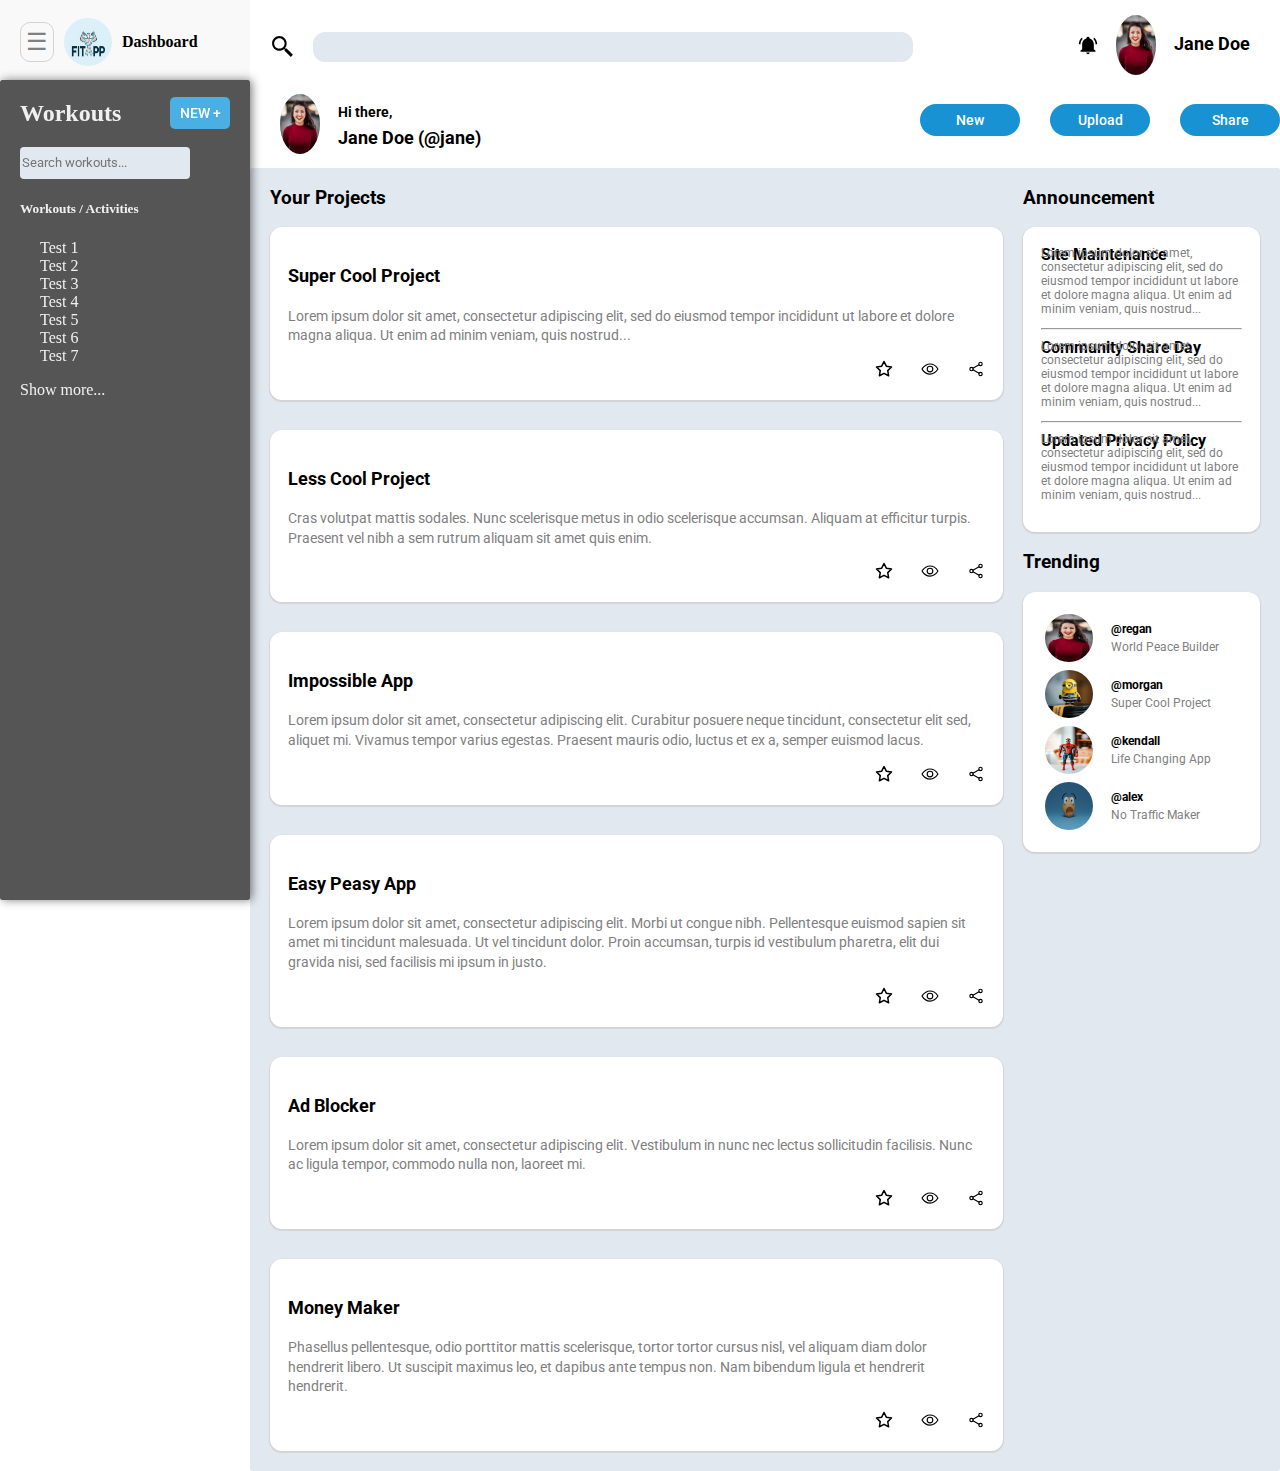
==== commit 03f7e48e: "add logo, 'dashboard' wording, and update on hamburger icon css" ====
--- a/index.html
+++ b/index.html
@@ -11,7 +11,11 @@
 <body>
     <div class="container">
         <!-- Hamburger button -->
-        <button class="hamburger" id="hamburgerButton">☰</button>
+        <div class="wotrack-logo">
+            <button class="hamburger" id="hamburgerButton">☰</button>
+            <img src="images/wotrack-logo.jpeg" alt="" style="width: 48px; height: 48px; border-radius: 50%;">
+            <h4> Dashboard </h4>
+        </div>
 
         <div class="leftbar">
             <div class="first-header">
--- a/styles.css
+++ b/styles.css
@@ -11,6 +11,19 @@
     grid-template-columns: 250px auto; /* Sidebar fixed, main content flexible */
     grid-template-rows: auto; /* Adjust height dynamically */
     height: 100vh; /* Full height of the viewport */
+}
+
+.wotrack-logo {
+    display: flex;
+    align-items: center; /* Aligns items vertically in the center */
+    gap: 10px; /* Spacing between elements */
+    padding: 0px 20px; /* Horizontal padding */
+    margin-bottom: 10px;
+    background-color: #f9f9f9; /* Optional: background for visibility */
+}
+
+h4 {
+    margin: 0; /* Remove default margin for consistent alignment */
 }
 
 /* Style leftbar */
@@ -80,15 +93,12 @@
 }
 
 .hamburger {
-    position: fixed; /* Fixed to the viewport */
-    top: 20px; /* Adjust vertical spacing */
-    left: 20px; /* Adjust horizontal spacing */
-    z-index: 10; /* Above the sidebar */
     background: none;
     border: lightgray 1px solid;
     font-size: 24px;
     cursor: pointer;
     border-radius: 10px;
+    padding: 5px;
     color: gray;
 }
 
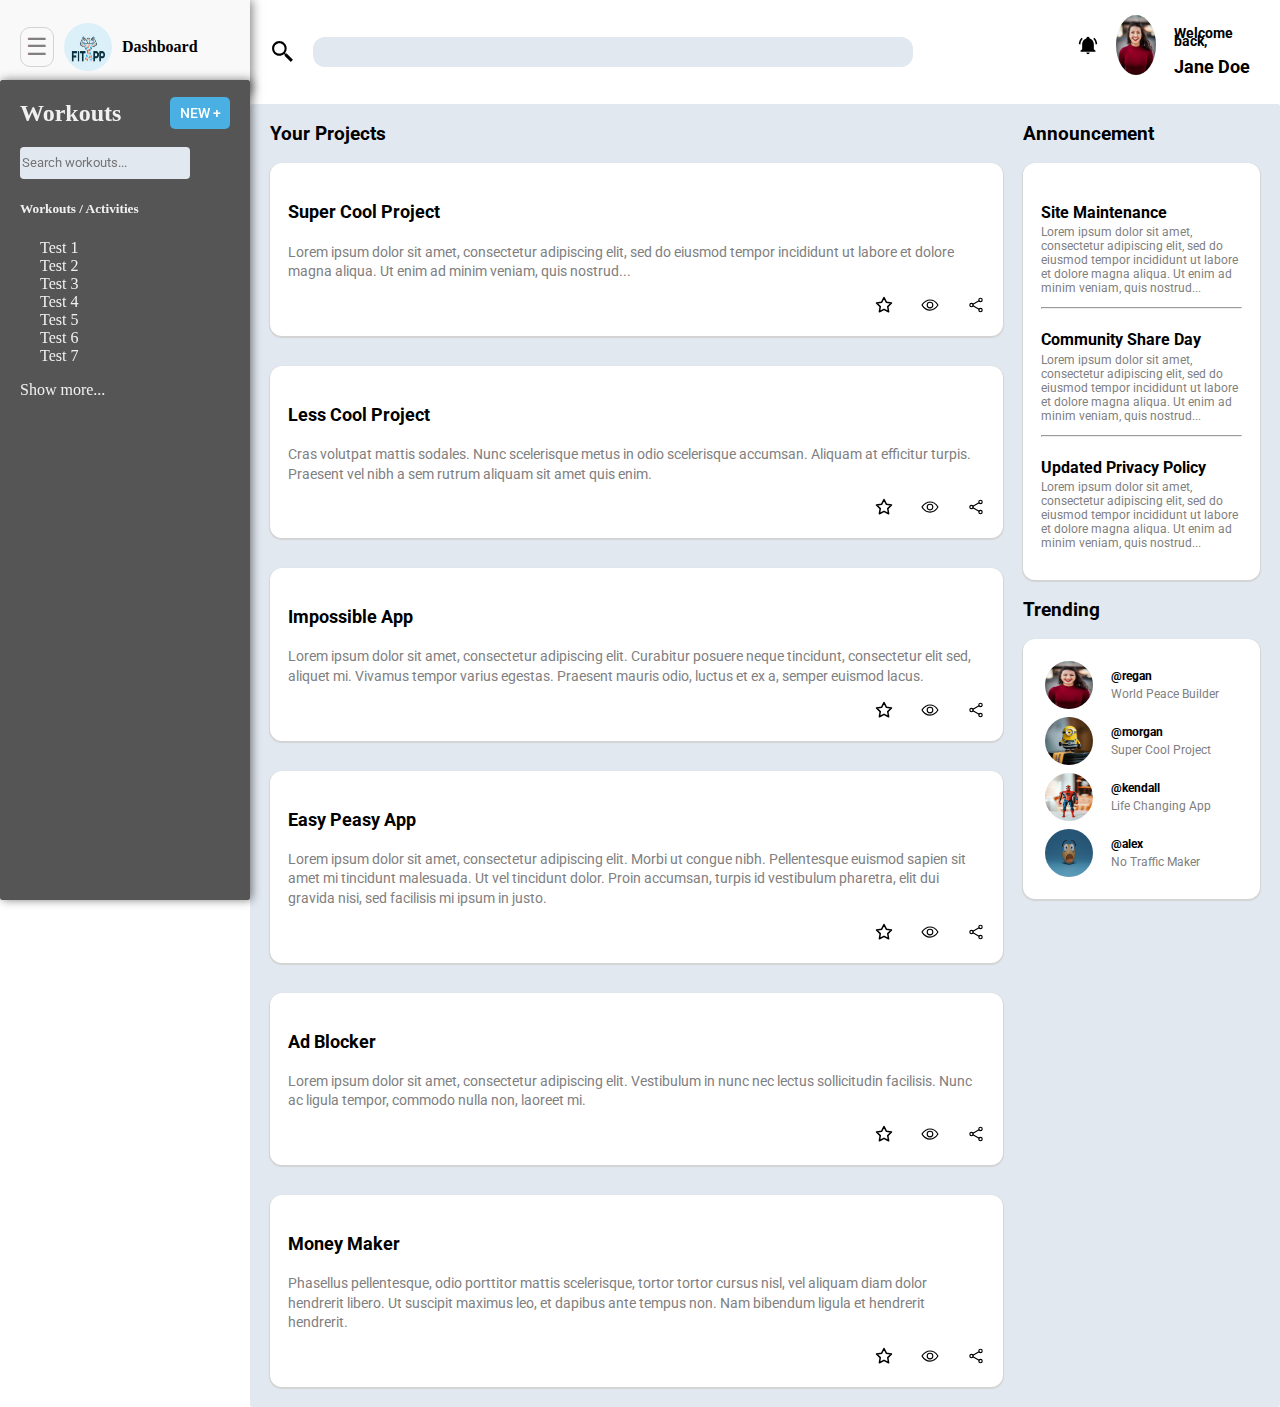
==== commit 08828c49: "remove header-two" ====
--- a/index.html
+++ b/index.html
@@ -140,12 +140,13 @@
                     <img src="images/profilephoto1.jpg" alt="" style="width: 40px; border-radius: 50%;">
                 </div>
                 <div class="username">
+                    <p style="font-size: 14px;"> Welcome back, </p>
                     <p>Jane Doe</p>
                 </div>
             </div>
         </div>
 
-        <div class="header-two">
+        <!-- <div class="header-two">
             <div class="welcome">
                 <div class="logo">
                     <img src="images/profilephoto1.jpg" alt=""
@@ -168,7 +169,7 @@
                     <button class="share">Share</button>
                 </div>
             </div>
-        </div>
+        </div> -->
 
         <div class="main-content">
             <div class="article">
--- a/styles.css
+++ b/styles.css
@@ -20,10 +20,7 @@
     padding: 0px 20px; /* Horizontal padding */
     margin-bottom: 10px;
     background-color: #f9f9f9; /* Optional: background for visibility */
-}
-
-h4 {
-    margin: 0; /* Remove default margin for consistent alignment */
+    box-shadow: 2px 0px 10px rgba(0, 0, 0, 0.5);
 }
 
 /* Style leftbar */
@@ -244,6 +241,7 @@
     font-family: Roboto;
     font-weight: 700;
     font-size: 18px;
+    line-height: 8px;
 }
 
 /* Header two */
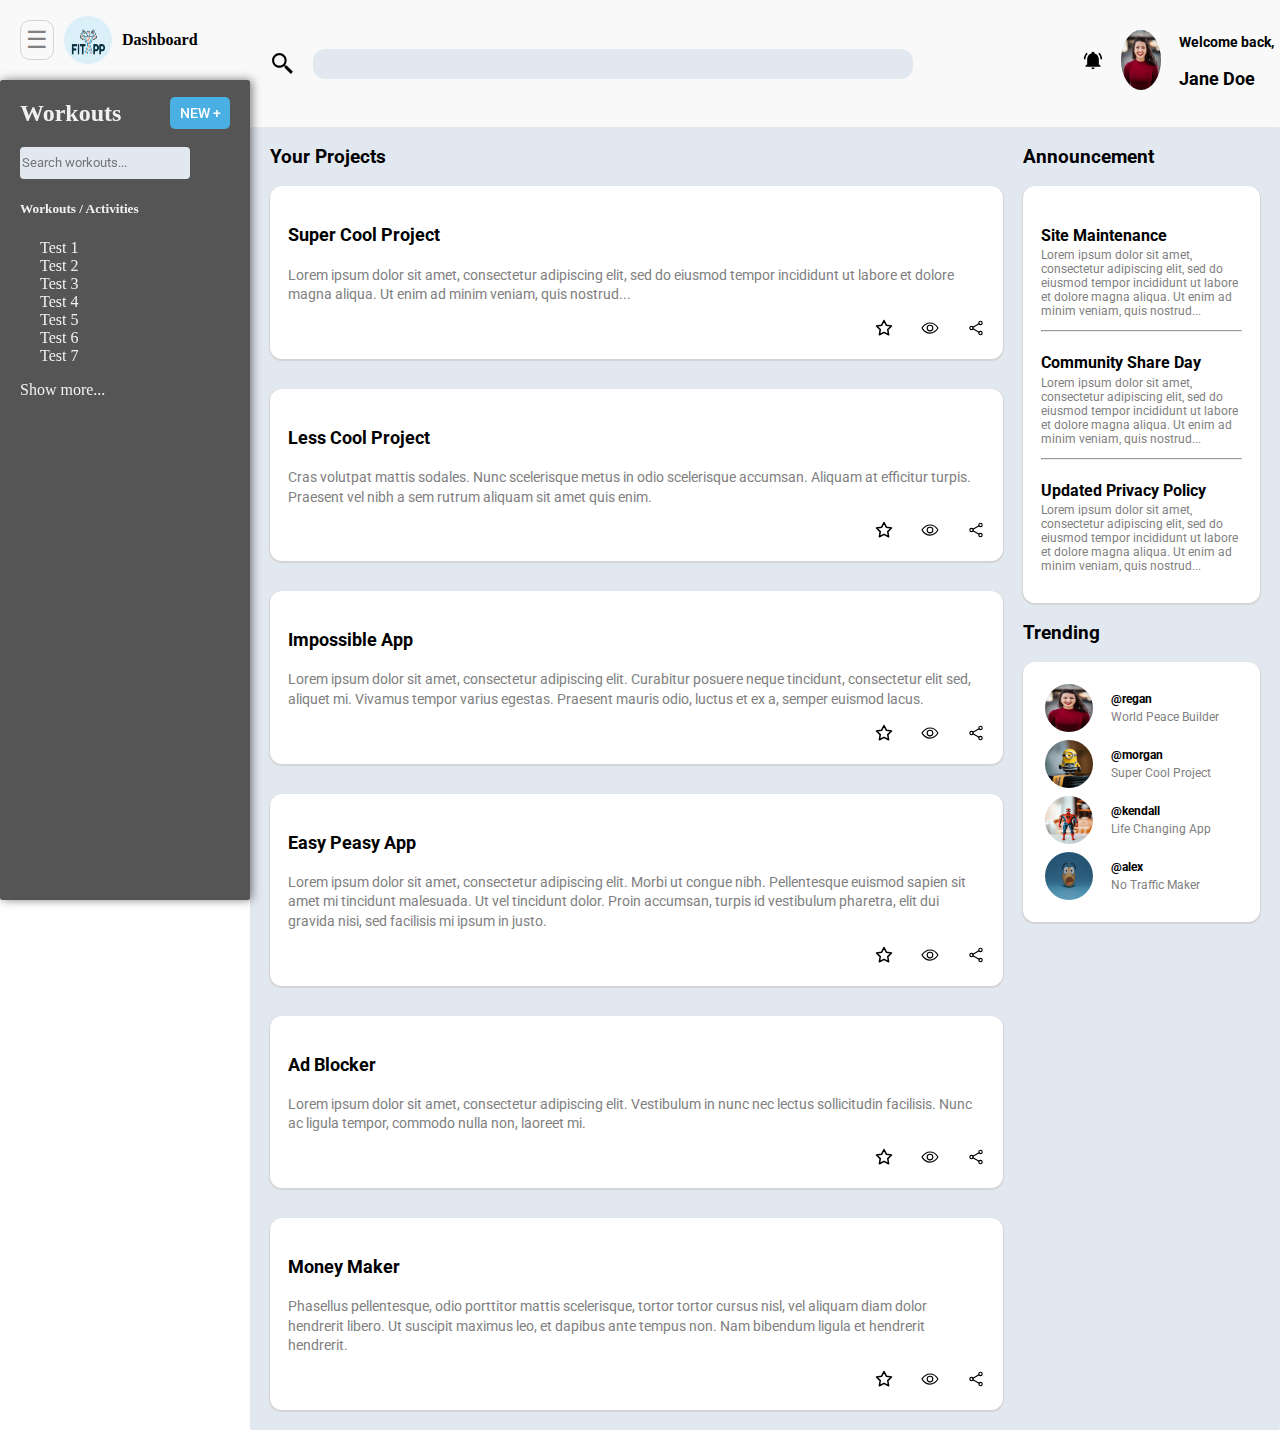
==== commit 954b7f97: "fix header-one .user position" ====
--- a/index.html
+++ b/index.html
@@ -134,10 +134,10 @@
 
             <div class="user">
                 <div class="notification">
-                    <img src="images/notificationlogo.svg" alt="" style="width: 20px; margin-top:20px;">
+                    <img src="images/notificationlogo.svg" alt="" style="width: 20px; margin-top:30px;">
                 </div>
                 <div class="profilephoto">
-                    <img src="images/profilephoto1.jpg" alt="" style="width: 40px; border-radius: 50%;">
+                    <img src="images/profilephoto1.jpg" alt="" style="width: 40px; margin-top:10px; border-radius: 50%;">
                 </div>
                 <div class="username">
                     <p style="font-size: 14px;"> Welcome back, </p>
--- a/styles.css
+++ b/styles.css
@@ -11,16 +11,16 @@
     grid-template-columns: 250px auto; /* Sidebar fixed, main content flexible */
     grid-template-rows: auto; /* Adjust height dynamically */
     height: 100vh; /* Full height of the viewport */
+    background-color: #f9f9f9;
 }
 
 .wotrack-logo {
     display: flex;
     align-items: center; /* Aligns items vertically in the center */
     gap: 10px; /* Spacing between elements */
-    padding: 0px 20px; /* Horizontal padding */
-    margin-bottom: 10px;
+    padding: 10px 20px; /* Horizontal padding */
     background-color: #f9f9f9; /* Optional: background for visibility */
-    box-shadow: 2px 0px 10px rgba(0, 0, 0, 0.5);
+    position: fixed;
 }
 
 /* Style leftbar */
@@ -205,7 +205,7 @@
     align-items: center;
     grid-column: 2/3;
     grid-template-columns: 4fr 1fr;
-    background-color: #ffffff;
+    background-color: #f9f9f9;
     margin: 15px 0px 15px 20px;
 }
 
@@ -233,7 +233,7 @@
     flex-direction: row;
     justify-content: end;
     grid-column: 2/3;
-    margin-right: 30px;
+    padding: 5px;
     gap: 18px;
 }
 
@@ -241,7 +241,6 @@
     font-family: Roboto;
     font-weight: 700;
     font-size: 18px;
-    line-height: 8px;
 }
 
 /* Header two */
@@ -264,7 +263,7 @@
 
 .welcome .welcome-banner {
     font-size: 18px;
-    line-height: 8px;
+    line-height: 6px;
 }
 
 /* Header two functionalities */
